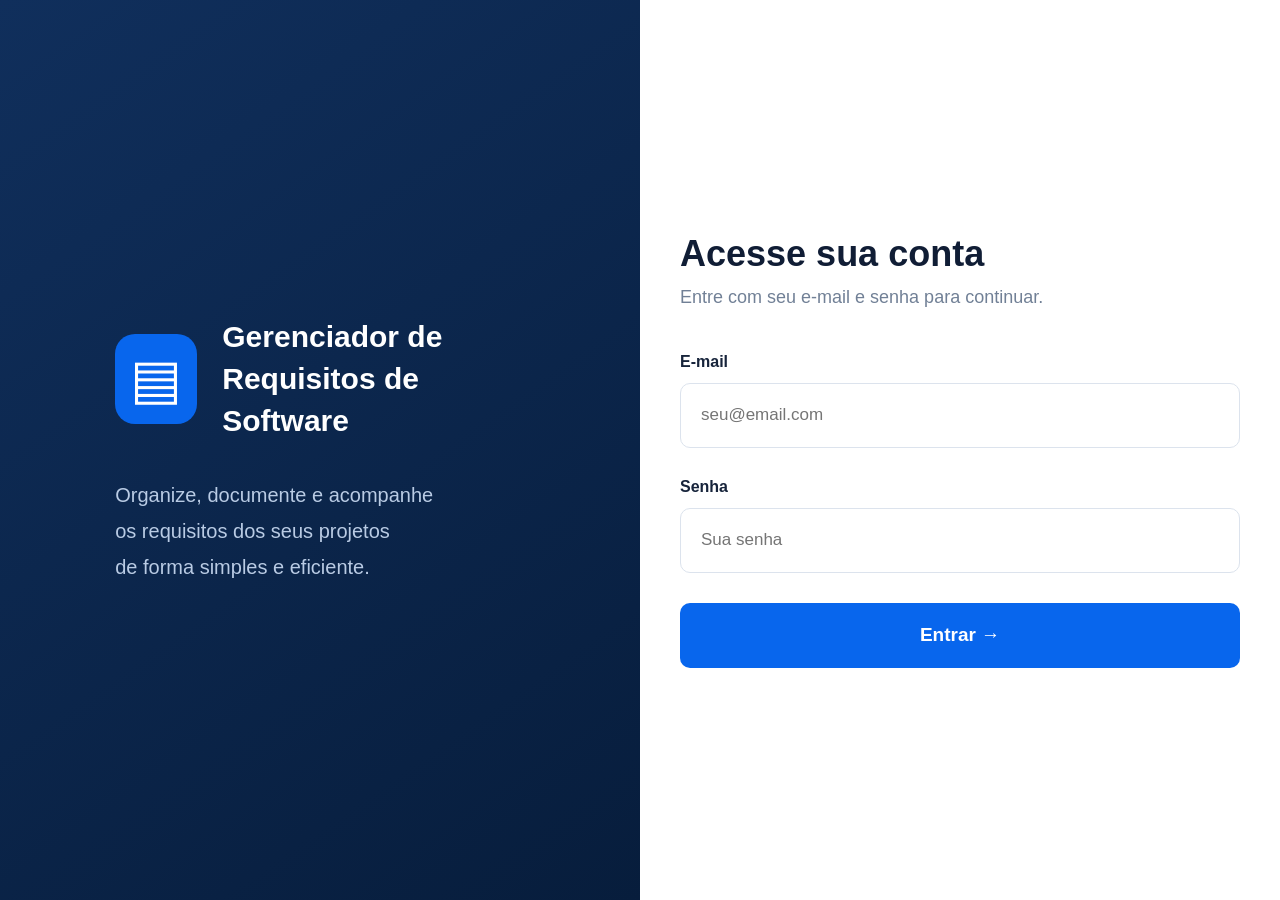
==== index.html @ 16bf2f87 "Adiciona interface web do Gerenciador de Requisitos" ====
<!DOCTYPE html>
<html lang="pt-BR">
<head>
    <meta charset="UTF-8">
    <meta name="viewport" content="width=device-width, initial-scale=1.0">
    <title>Login | Gerenciador de Requisitos</title>

    <link rel="stylesheet" href="css/style.css">
</head>
<body>

    <main class="login-container">

        <section class="login-banner">
            <div class="brand">
                <div class="brand-icon">▤</div>
                <h1>Gerenciador de<br>Requisitos de Software</h1>
            </div>

            <p>
                Organize, documente e acompanhe<br>
                os requisitos dos seus projetos<br>
                de forma simples e eficiente.
            </p>
        </section>

        <section class="login-content">
            <div class="login-form">

                <h2>Acesse sua conta</h2>
                <p class="subtitle">
                    Entre com seu e-mail e senha para continuar.
                </p>

                <form id="loginForm">

                    <label for="email">E-mail</label>
                    <input
                        type="email"
                        id="email"
                        placeholder="seu@email.com"
                        required
                    >

                    <label for="senha">Senha</label>
                    <input
                        type="password"
                        id="senha"
                        placeholder="Sua senha"
                        required
                    >

                    <button type="submit">Entrar →</button>

                </form>

            </div>
        </section>

    </main>

    <script src="js/script.js"></script>
</body>
</html>
---- css/style.css ----
/* Configurações gerais */
* {
    margin: 0;
    padding: 0;
    box-sizing: border-box;
    font-family: Arial, Helvetica, sans-serif;
}

body {
    min-height: 100vh;
}

/* Estrutura principal */
.login-container {
    display: flex;
    min-height: 100vh;
}

/* Painel azul */
.login-banner {
    width: 50%;
    background: linear-gradient(145deg, #102f5c, #071d3c);
    color: white;
    padding: 80px 9%;
    display: flex;
    flex-direction: column;
    justify-content: center;
}

.brand {
    display: flex;
    align-items: center;
    gap: 25px;
    margin-bottom: 35px;
}

.brand-icon {
    width: 90px;
    height: 90px;
    background: #0866ed;
    border-radius: 20px;
    display: flex;
    align-items: center;
    justify-content: center;
    font-size: 55px;
    color: white;
}

.brand h1 {
    font-size: 30px;
    line-height: 1.4;
}

.login-banner p {
    color: #b9cbe4;
    font-size: 20px;
    line-height: 1.8;
}

/* Área do formulário */
.login-content {
    width: 50%;
    display: flex;
    align-items: center;
    justify-content: center;
    padding: 40px;
    background: #ffffff;
}

.login-form {
    width: 100%;
    max-width: 580px;
}

.login-form h2 {
    font-size: 36px;
    color: #101d35;
    margin-bottom: 12px;
}

.subtitle {
    color: #718096;
    font-size: 18px;
    margin-bottom: 45px;
}

/* Campos */
.login-form label {
    display: block;
    font-size: 16px;
    font-weight: bold;
    color: #17243b;
    margin-bottom: 12px;
}

.login-form input {
    width: 100%;
    height: 65px;
    border: 1px solid #dce3ed;
    border-radius: 10px;
    padding: 0 20px;
    font-size: 17px;
    margin-bottom: 30px;
    outline: none;
    transition: border 0.3s;
}

.login-form input:focus {
    border-color: #0866ed;
}

/* Botão */
.login-form button {
    width: 100%;
    height: 65px;
    background: #0866ed;
    color: white;
    border: none;
    border-radius: 10px;
    font-size: 19px;
    font-weight: bold;
    cursor: pointer;
    transition: background 0.3s;
}

.login-form button:hover {
    background: #0754c5;
}

/* Responsividade */
@media (max-width: 768px) {
    .login-container {
        flex-direction: column;
    }

    .login-banner,
    .login-content {
        width: 100%;
    }

    .login-banner {
        padding: 45px 30px;
    }

    .brand h1 {
        font-size: 22px;
    }

    .brand-icon {
        width: 65px;
        height: 65px;
        font-size: 40px;
    }

    .login-banner p {
        font-size: 16px;
    }

    .login-content {
        padding: 50px 30px;
    }

    .login-form h2 {
        font-size: 28px;
    }
}

/* ===== MENU PRINCIPAL ===== */

.layout {
    display: flex;
    min-height: 100vh;
    background: #f4f6fa;
}

.sidebar {
    width: 250px;
    background: #10294b;
    color: white;
    padding: 30px 20px;
    display: flex;
    flex-direction: column;
}

.sidebar .brand {
    margin-bottom: 45px;
}

.sidebar .brand h2 {
    font-size: 22px;
    line-height: 1.4;
}

.sidebar nav {
    display: flex;
    flex-direction: column;
    gap: 10px;
}

.sidebar nav a {
    color: #dce6f5;
    text-decoration: none;
    padding: 13px 15px;
    border-radius: 8px;
}

.sidebar nav a:hover,
.sidebar nav a.active {
    background: #155ac5;
    color: white;
}

.user-info {
    margin-top: auto;
    display: flex;
    flex-direction: column;
    gap: 8px;
    font-size: 14px;
}

.user-info span {
    color: #b9c8dc;
}

.user-info a {
    color: white;
    margin-top: 10px;
}

.content {
    flex: 1;
    padding: 45px;
}

.content header h1 {
    color: #10294b;
    font-size: 28px;
}

.content header p {
    color: #718096;
    margin-top: 8px;
}

.welcome {
    background: white;
    padding: 30px;
    border-radius: 12px;
    margin: 30px 0;
    box-shadow: 0 2px 10px rgba(0,0,0,0.05);
}

.welcome h2 {
    color: #10294b;
    margin-bottom: 10px;
}

.welcome p {
    color: #64748b;
}

.summary {
    display: grid;
    grid-template-columns: repeat(3, 1fr);
    gap: 20px;
}

.summary-card {
    background: white;
    padding: 25px;
    border-radius: 12px;
    box-shadow: 0 2px 10px rgba(0,0,0,0.05);
}

.summary-card h3 {
    color: #10294b;
    margin-bottom: 12px;
}

.summary-card p {
    color: #64748b;
    margin-bottom: 20px;
}

.summary-card a {
    display: inline-block;
    background: #155ac5;
    color: white;
    text-decoration: none;
    padding: 10px 18px;
    border-radius: 7px;
}

.summary-card a:hover {
    background: #10479d;
}

@media (max-width: 800px) {
    .layout {
        flex-direction: column;
    }

    .sidebar {
        width: 100%;
    }

    .summary {
        grid-template-columns: 1fr;
    }

    .content {
        padding: 25px;
    }
}

/* ===== FORMULÁRIOS ===== */

.welcome form {
    display: flex;
    flex-direction: column;
    gap: 10px;
    margin-top: 20px;
}

.welcome form label {
    color: #10294b;
    font-weight: 600;
    margin-top: 8px;
}

.welcome form input,
.welcome form textarea,
.welcome form select {
    width: 100%;
    padding: 12px;
    border: 1px solid #d5dce8;
    border-radius: 7px;
    font-size: 14px;
    font-family: Arial, sans-serif;
    box-sizing: border-box;
}

.welcome form input:focus,
.welcome form textarea:focus,
.welcome form select:focus {
    outline: none;
    border-color: #155ac5;
}

.form-actions {
    display: flex;
    gap: 10px;
    margin-top: 15px;
}

.form-actions button {
    background: #155ac5;
    color: white;
    border: none;
    padding: 12px 20px;
    border-radius: 7px;
    cursor: pointer;
    font-size: 14px;
}

.form-actions .btn-secondary {
    background: #64748b;
}

/* ===== TABELAS ===== */

.data-table {
    width: 100%;
    border-collapse: collapse;
    margin-top: 20px;
    text-align: left;
}

.data-table th,
.data-table td {
    padding: 14px;
    border-bottom: 1px solid #e5eaf1;
}

.data-table th {
    background: #f4f6fa;
    color: #10294b;
}

.data-table td {
    color: #526176;
}

/* Formulários e tabelas */
.form-card,
.table-card {
    background: #ffffff;
    padding: 26px;
    border-radius: 12px;
    margin-top: 24px;
    box-shadow: 0 3px 12px rgba(0, 0, 0, 0.05);
}

.form-card h2,
.table-card h2 {
    margin-bottom: 22px;
    color: #102b4e;
}

.form-group {
    display: flex;
    flex-direction: column;
    gap: 8px;
    margin-bottom: 16px;
}

.form-group label {
    font-weight: 600;
    color: #102b4e;
}

.form-group input,
.form-group select,
.form-group textarea {
    width: 100%;
    padding: 12px;
    border: 1px solid #d5deeb;
    border-radius: 6px;
    font-size: 14px;
    box-sizing: border-box;
}

.form-actions {
    display: flex;
    gap: 10px;
    margin-top: 20px;
}

.form-actions button {
    padding: 11px 18px;
    border: none;
    border-radius: 6px;
    background: #1458c8;
    color: #ffffff;
    cursor: pointer;
}

.form-actions .btn-secondary {
    background: #64748b;
}

.table-card table {
    width: 100%;
    border-collapse: collapse;
}

.table-card th,
.table-card td {
    padding: 13px;
    text-align: left;
    border-bottom: 1px solid #e2e8f0;
    color: #526987;
}

.table-card th {
    background: #f1f4f9;
    color: #102b4e;
}
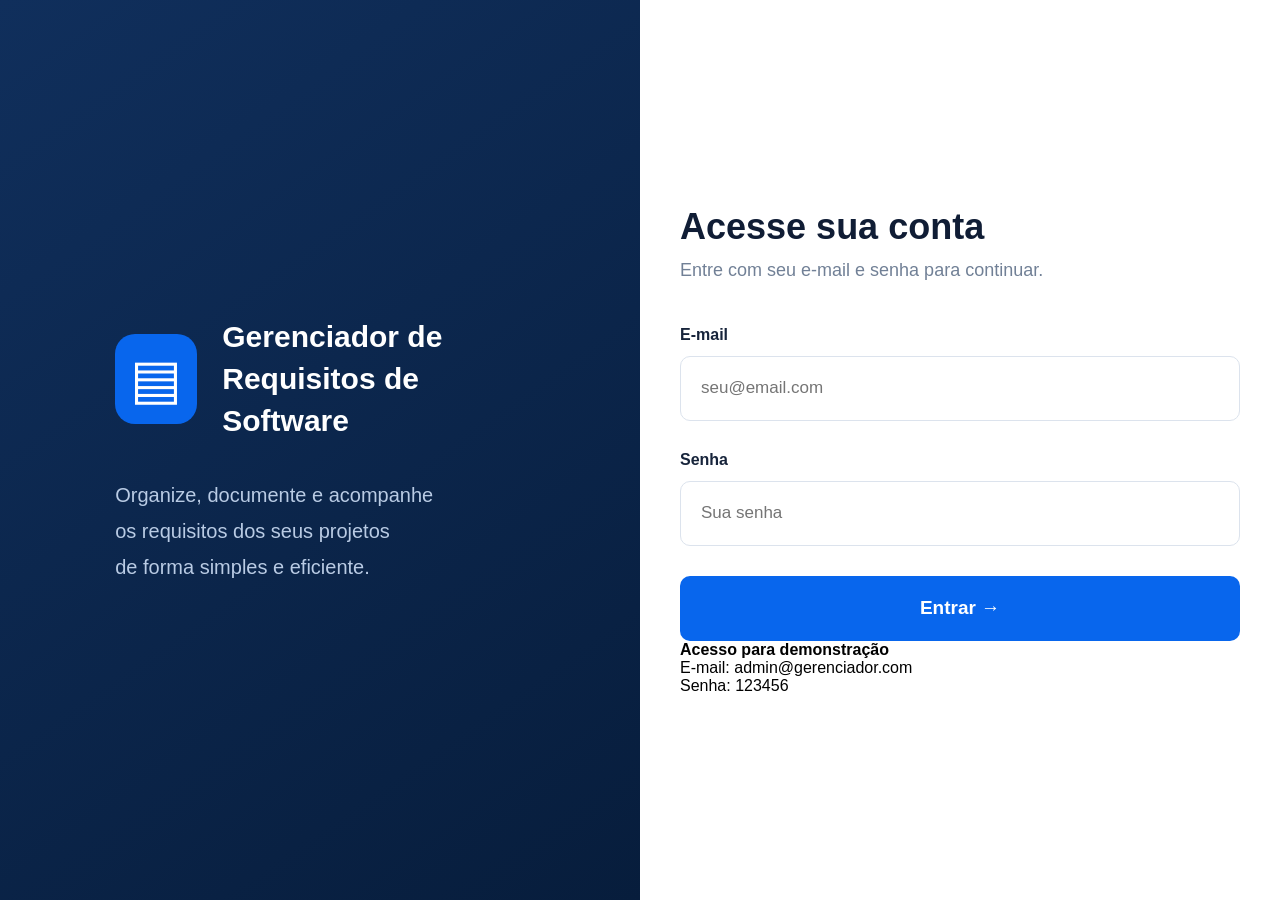
==== commit 248af1f8: "Adiciona credenciais de demonstração na tela de login" ====
--- a/index.html
+++ b/index.html
@@ -52,7 +52,11 @@
                     >
 
                     <button type="submit">Entrar →</button>
-
+                    <p class="demo-access">
+                        <strong>Acesso para demonstração</strong><br>
+                        E-mail: admin@gerenciador.com<br>
+                        Senha: 123456
+                    </p>
                 </form>
 
             </div>
